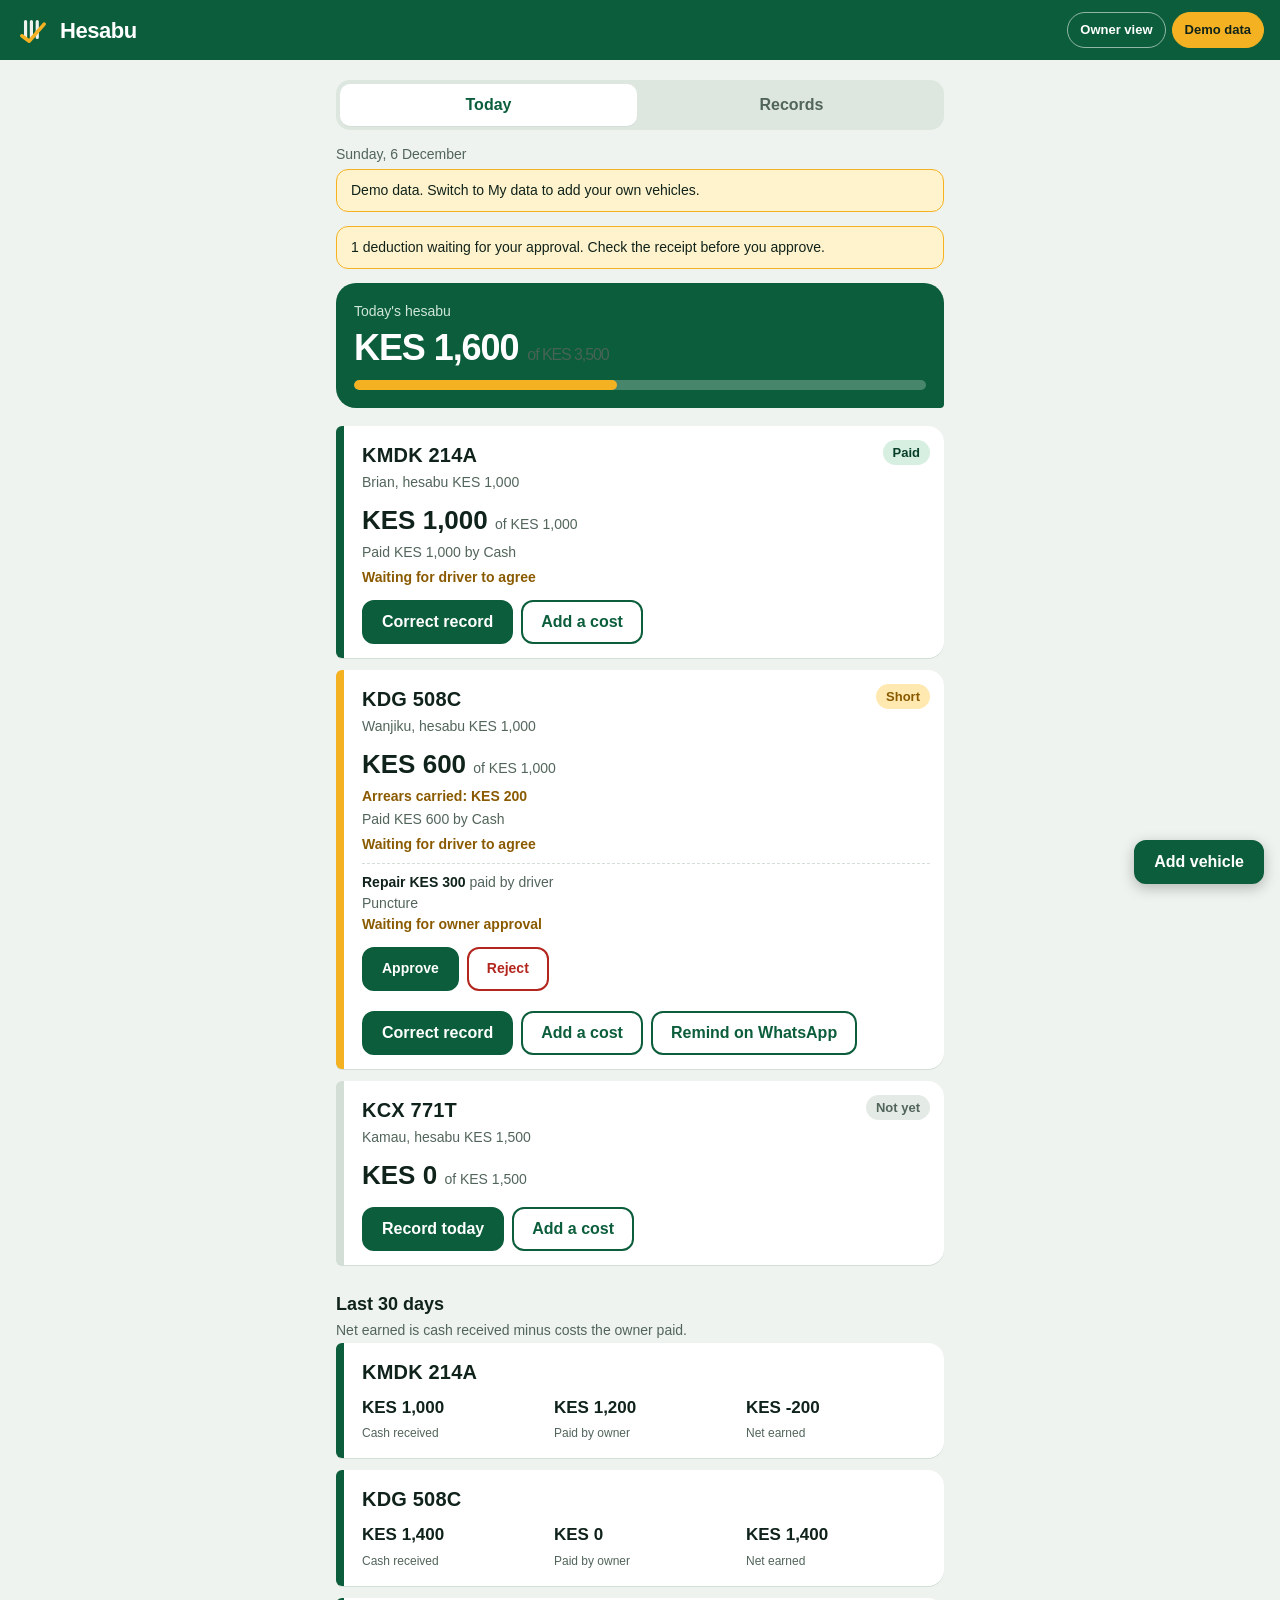
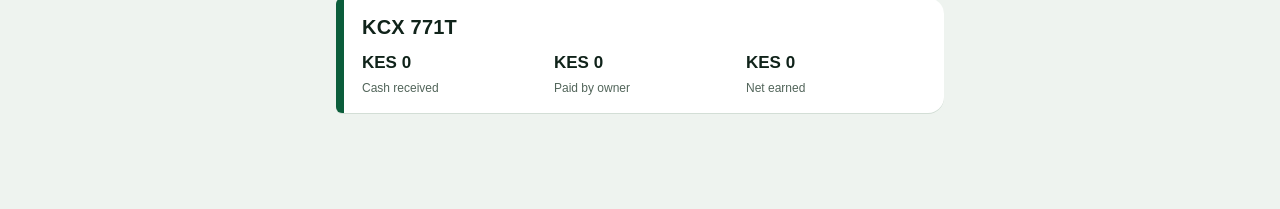
==== app.html @ 0fae022a "second commit" ====
<!doctype html>
<html lang="en">
<head>
<meta charset="utf-8">
<meta name="viewport" content="width=device-width, initial-scale=1, viewport-fit=cover">
<meta name="theme-color" content="#0B5D3B">
<title>Hesabu: the daily record both sides agree on</title>
<link rel="stylesheet" href="style.css">
</head>
<body>
<header class="top">
  <a class="brand" href="index.html" aria-label="Hesabu home">
    <svg viewBox="0 0 32 32" width="34" height="34" aria-hidden="true">
      <rect width="32" height="32" rx="9" fill="#0B5D3B"/>
      <path d="M9 8v15M14.5 8v15M20 8v15" stroke="#EEF3EF" stroke-width="3" stroke-linecap="round"/>
      <path d="M5.5 21.5l7 5 14-16" stroke="#F4B223" stroke-width="3.4" fill="none" stroke-linecap="round" stroke-linejoin="round"/>
    </svg>
    <span>Hesabu</span>
  </a>
  <div class="ctrl">
    <button id="role" class="pill" type="button"></button>
    <button id="mode" class="pill" type="button"></button>
  </div>
</header>
<main id="app"></main>
<div id="sheet" class="sheet" hidden></div>
<script src="app.js"></script>
</body>
</html>
---- style.css ----
:root{
  --green:#0B5D3B;--green-d:#083F29;--amber:#F4B223;--amber-d:#8A5A00;
  --bg:#EEF3EF;--ink:#10231A;--mute:#52655A;--line:#D3DED6;--card:#fff;
  --red:#B3261E;--ok:#0B5D3B;
  --font:"Avenir Next","Segoe UI",Roboto,"Helvetica Neue",Arial,sans-serif;
}
*{box-sizing:border-box}
html{-webkit-text-size-adjust:100%}
body{margin:0;background:var(--bg);color:var(--ink);font:16px/1.5 var(--font);
  padding:env(safe-area-inset-top,0) 0 env(safe-area-inset-bottom,0)}
button,input,select{font:inherit;color:inherit}
:focus-visible{outline:3px solid var(--amber);outline-offset:2px}
.top{display:flex;justify-content:space-between;align-items:center;gap:8px;
  padding:12px 16px;background:var(--green);color:#fff;position:sticky;top:0;z-index:5}
.brand{display:flex;align-items:center;gap:10px;color:#fff;text-decoration:none;
  font-size:22px;font-weight:800;letter-spacing:-.02em}
.ctrl{display:flex;gap:6px;flex-wrap:wrap;justify-content:flex-end}
.pill{min-height:36px;padding:4px 12px;border-radius:999px;border:1.5px solid rgba(255,255,255,.55);
  background:transparent;color:#fff;font-size:13px;font-weight:600;cursor:pointer}
.pill[aria-pressed="true"]{background:var(--amber);border-color:var(--amber);color:var(--ink)}
main{max-width:640px;margin:0 auto;padding:16px 16px 96px}
.day{margin:8px 0 4px;color:var(--mute);font-size:14px}
.summary{background:var(--green);color:#fff;border-radius:20px 20px 4px 20px;padding:18px;margin-bottom:18px}
.summary .big{font-size:36px;font-weight:800;letter-spacing:-.03em;line-height:1.1}
.summary .big span{font-size:16px;font-weight:500;opacity:.85}
.bar{height:10px;border-radius:99px;background:rgba(255,255,255,.25);margin-top:12px;overflow:hidden}
.bar i{display:block;height:100%;background:var(--amber);border-radius:99px;transition:width .5s}
.banner{background:#FFF3CD;border:1.5px solid var(--amber);border-radius:12px;padding:10px 14px;margin-bottom:14px;font-size:14px}
.list{display:grid;gap:12px}
.card{background:var(--card);border-radius:6px 16px 16px 6px;padding:14px 14px 14px 18px;
  border-left:8px solid var(--line);box-shadow:0 1px 0 var(--line)}
.card.paid{border-left-color:var(--ok)}
.card.short{border-left-color:var(--amber)}
.row{display:flex;justify-content:space-between;gap:10px;align-items:flex-start}
h2{font-size:18px;margin:0}
h3{font-size:20px;margin:0;letter-spacing:.01em}
p{margin:2px 0}
.sub{color:var(--mute);font-size:14px}
.big{font-size:26px;font-weight:800;font-variant-numeric:tabular-nums;margin-top:6px}
.big span{font-size:14px;font-weight:500;color:var(--mute)}
.tag{padding:3px 10px;border-radius:99px;font-size:13px;font-weight:700;white-space:nowrap}
.s-paid{background:#D6EFE1;color:var(--green-d)}
.s-short{background:#FFE9B0;color:var(--amber-d)}
.s-none{background:#E4EAE6;color:var(--mute)}
.e-pending{color:var(--amber-d)}.e-agreed{color:var(--ok)}.e-disputed{color:var(--red)}
.ent{font-weight:700;font-size:14px;margin-top:4px}
.note{font-size:14px;color:var(--mute)}
.warn{color:var(--amber-d);font-weight:600}
.acts{display:flex;gap:8px;margin-top:12px;flex-wrap:wrap}
.btn{min-height:44px;padding:8px 18px;border-radius:12px;border:2px solid var(--green);
  background:var(--green);color:#fff;font-weight:700;cursor:pointer}
.btn.alt{background:#fff;color:var(--green)}
.btn.bad{background:#fff;border-color:var(--red);color:var(--red)}
.btn.full{width:100%}
.btn:active{transform:translateY(1px)}
.empty{text-align:center;padding:36px 12px;color:var(--mute)}
.empty h2{color:var(--ink);margin-bottom:6px}
.fab{position:fixed;right:16px;bottom:calc(16px + env(safe-area-inset-bottom,0));box-shadow:0 4px 14px rgba(0,0,0,.25)}
.sheet{position:fixed;inset:0;background:rgba(16,35,26,.55);z-index:10;display:flex;align-items:flex-end;justify-content:center}
.sheet[hidden]{display:none}
.panel{background:#fff;width:100%;max-width:640px;max-height:92vh;overflow:auto;
  border-radius:22px 22px 0 0;padding:18px 18px calc(18px + env(safe-area-inset-bottom,0));animation:up .22s ease-out}
@keyframes up{from{transform:translateY(40px);opacity:.4}to{transform:none;opacity:1}}
label{display:block;font-weight:600;font-size:14px;margin:12px 0 4px}
input,select{width:100%;min-height:46px;padding:8px 12px;border:1.5px solid var(--line);border-radius:10px;background:#fff}
.chips{display:flex;gap:8px;flex-wrap:wrap;margin-top:6px}
.chip{min-height:44px;padding:6px 16px;border-radius:99px;border:1.5px solid var(--green);background:#fff;font-weight:700;color:var(--green);cursor:pointer}
.chip[aria-pressed="true"]{background:var(--green);color:#fff}
.two{display:grid;grid-template-columns:1fr 1fr;gap:10px}
.sum{background:var(--bg);border-radius:12px;padding:12px;margin:14px 0}
.sum div{display:flex;justify-content:space-between;font-variant-numeric:tabular-nums}
.sum .t{font-weight:800;border-top:1px solid var(--line);margin-top:6px;padding-top:6px}
.err{color:var(--red);font-size:14px;min-height:20px}
@media (prefers-reduced-motion:reduce){*{animation:none!important;transition:none!important}}
textarea{width:100%;min-height:72px;padding:8px 12px;border:1.5px solid var(--line);border-radius:10px;background:#fff;font:inherit;resize:vertical;margin-bottom:8px}
a.btn{display:inline-flex;align-items:center;text-decoration:none}
.lines{list-style:none;margin:8px 0 0;padding:0;font-size:14px}
.lines li{display:flex;gap:10px;align-items:flex-start;padding:8px 0;border-top:1px dashed var(--line)}
.thumbb{border:0;padding:0;background:none;cursor:pointer;flex:none}
.thumb{width:64px;height:64px;object-fit:cover;border-radius:8px;border:1.5px solid var(--line);display:block}
.view img{width:100%;border-radius:12px}
.rep{margin-top:26px}
.stat{display:grid;grid-template-columns:repeat(3,1fr);gap:8px;margin-top:8px}
.stat b{display:block;font-size:17px;font-variant-numeric:tabular-nums}
.stat span{font-size:12px;color:var(--mute)}
.tabs{display:flex;gap:6px;margin:4px 0 14px;background:#DDE7E0;padding:4px;border-radius:14px}
.tab{flex:1;min-height:42px;border:0;border-radius:10px;background:transparent;font-weight:700;color:var(--mute);cursor:pointer}
.tab[aria-pressed="true"]{background:#fff;color:var(--green);box-shadow:0 1px 0 var(--line)}
.code{font-weight:800;letter-spacing:.06em}
@media print{.top,.tabs,.acts,.fab{display:none!important}body{background:#fff}}
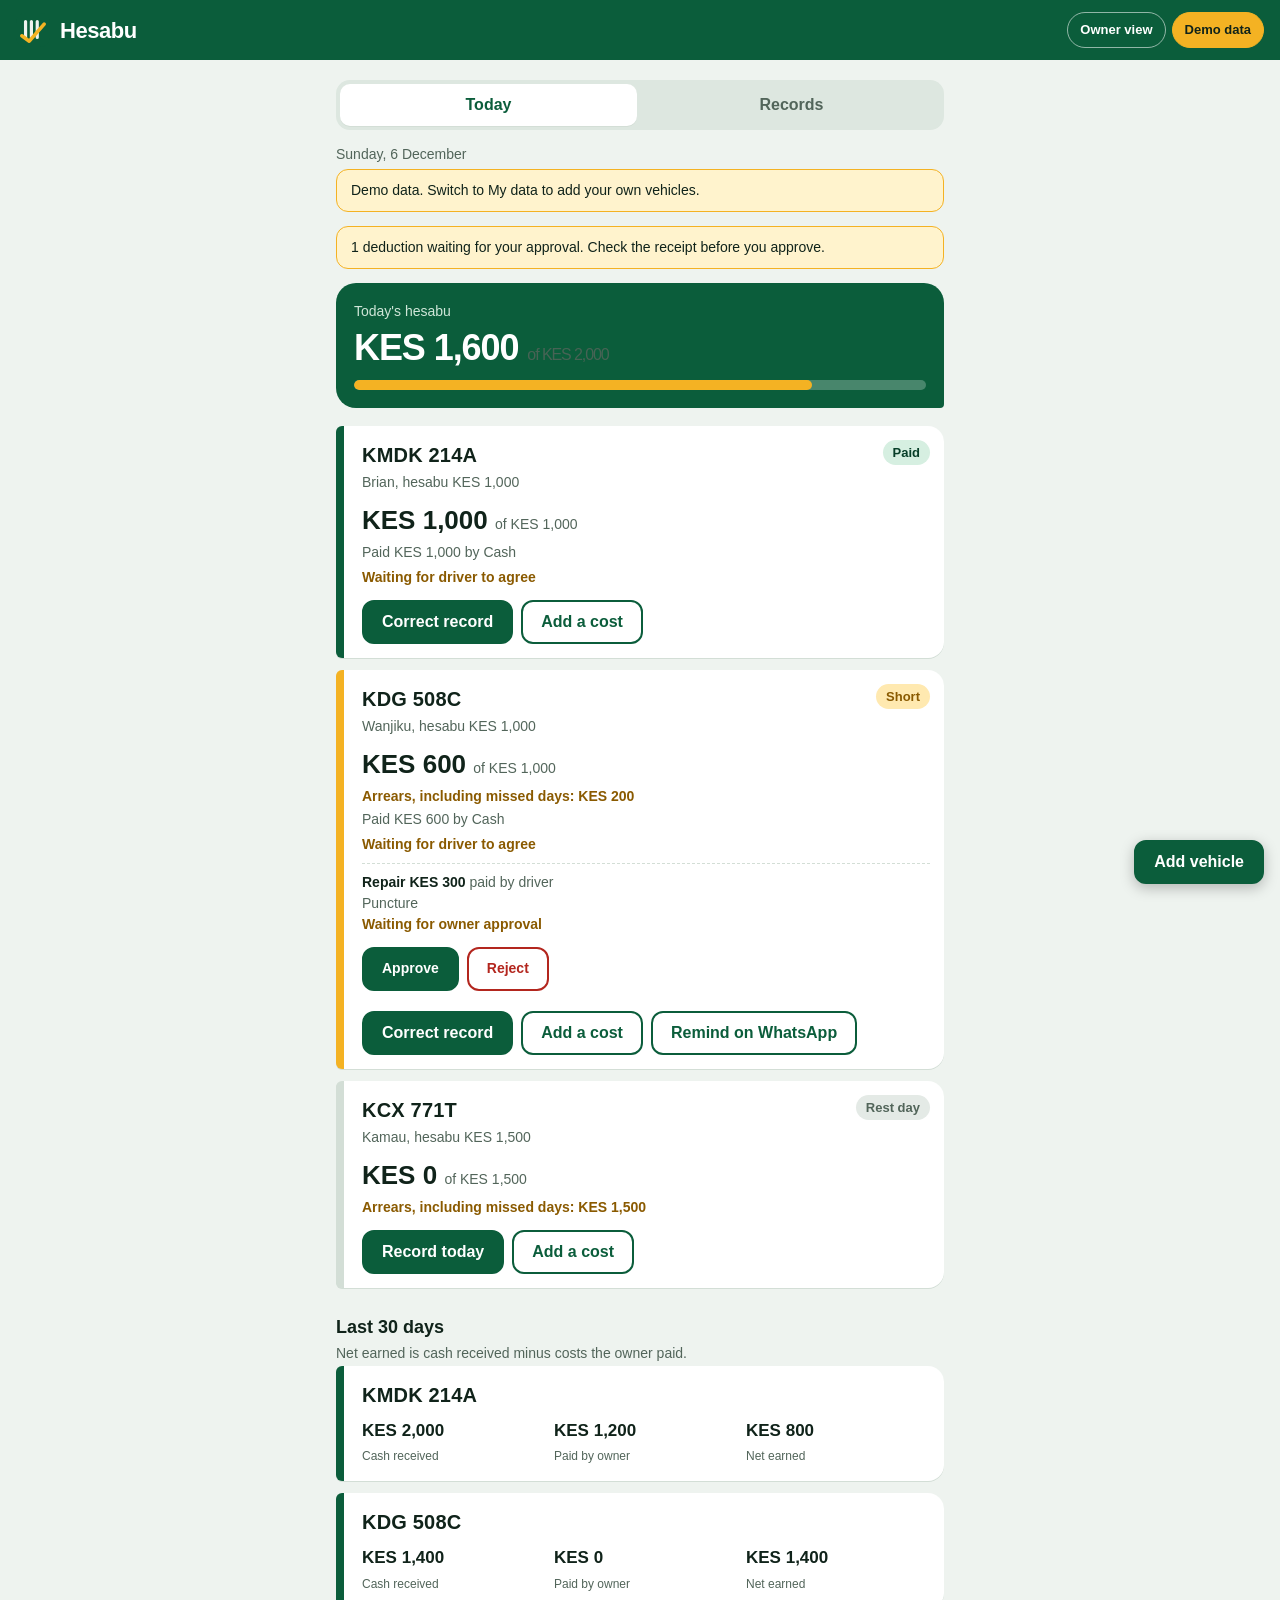
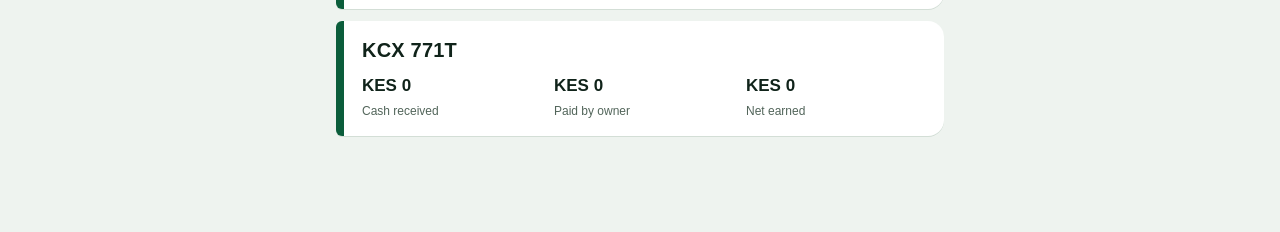
==== commit feb9162e: "updated the project" ====
--- a/app.html
+++ b/app.html
@@ -6,6 +6,8 @@
 <meta name="theme-color" content="#0B5D3B">
 <title>Hesabu: the daily record both sides agree on</title>
 <link rel="stylesheet" href="style.css">
+<link rel="manifest" href="manifest.json">
+<link rel="apple-touch-icon" href="icon-192.png">
 </head>
 <body>
 <header class="top">
@@ -25,5 +27,6 @@
 <main id="app"></main>
 <div id="sheet" class="sheet" hidden></div>
 <script src="app.js"></script>
+<script>if('serviceWorker' in navigator)addEventListener('load',()=>navigator.serviceWorker.register('sw.js').catch(()=>{}));</script>
 </body>
 </html>
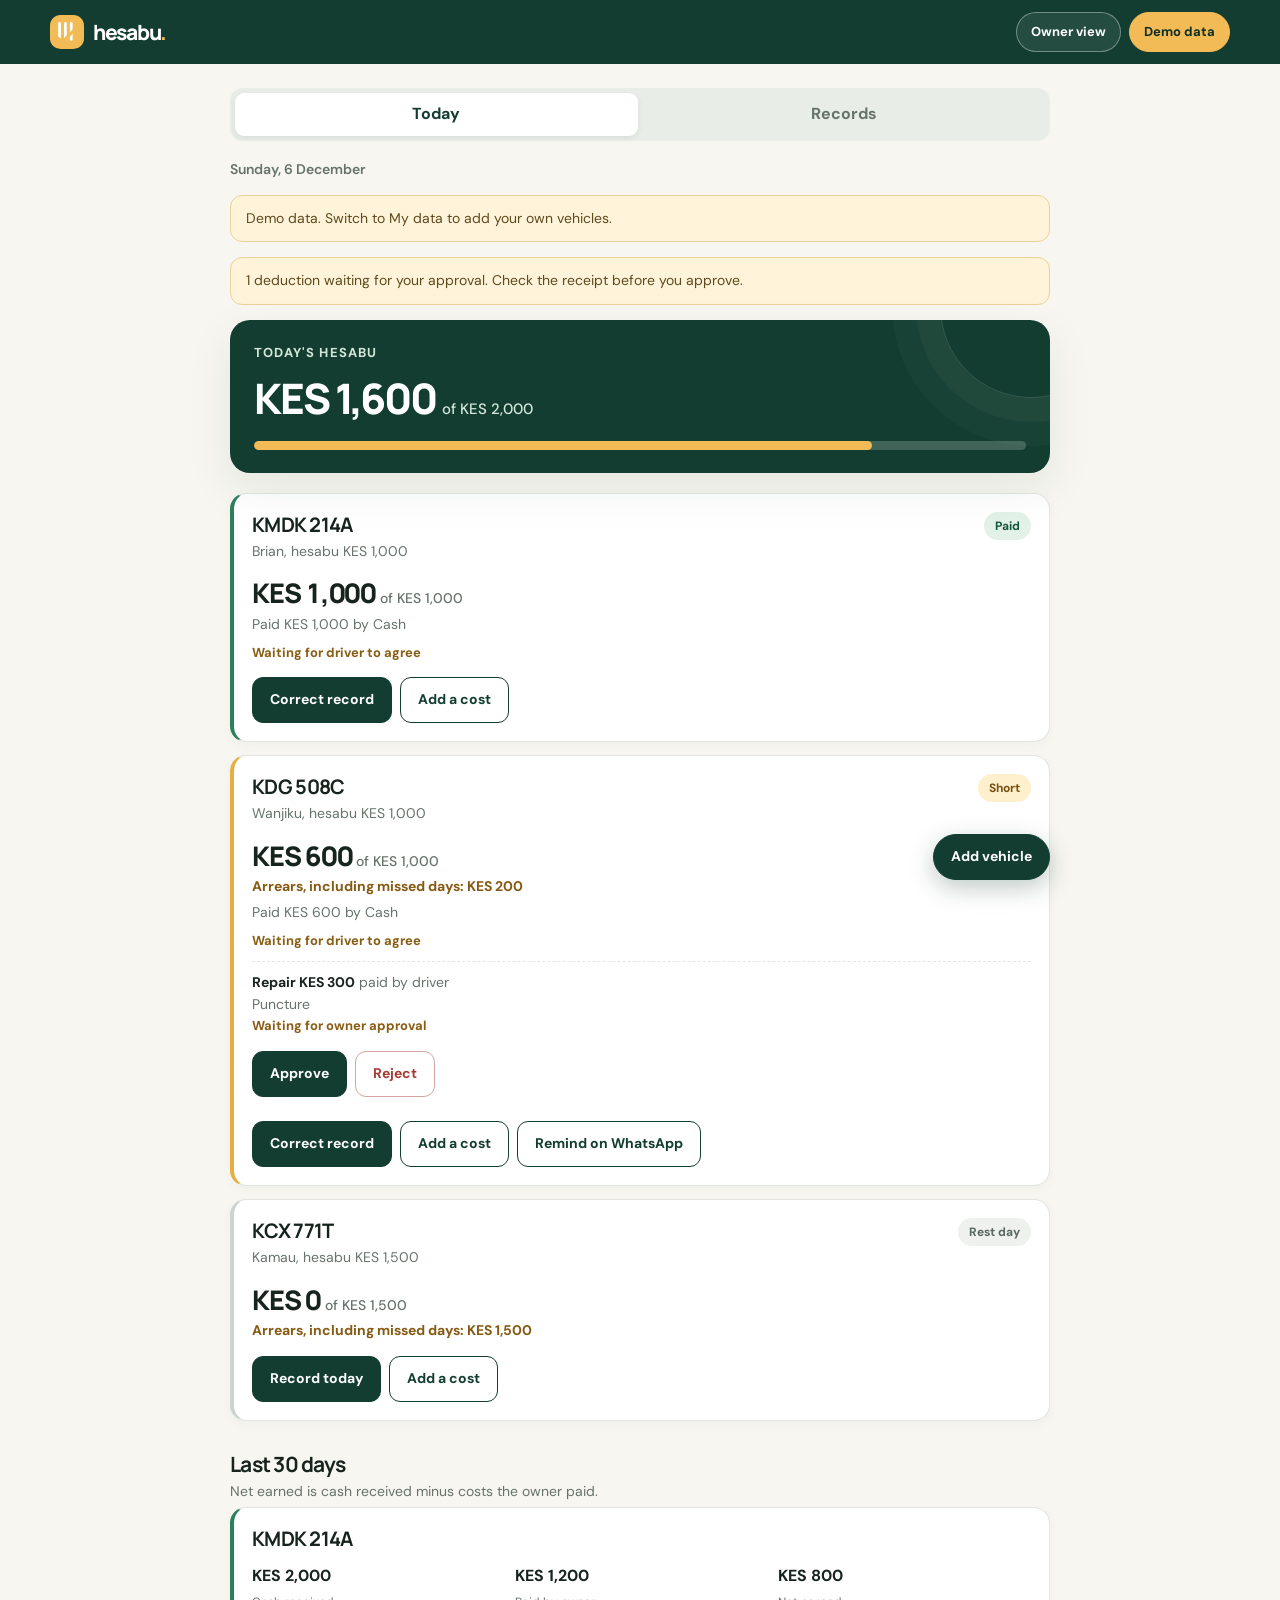
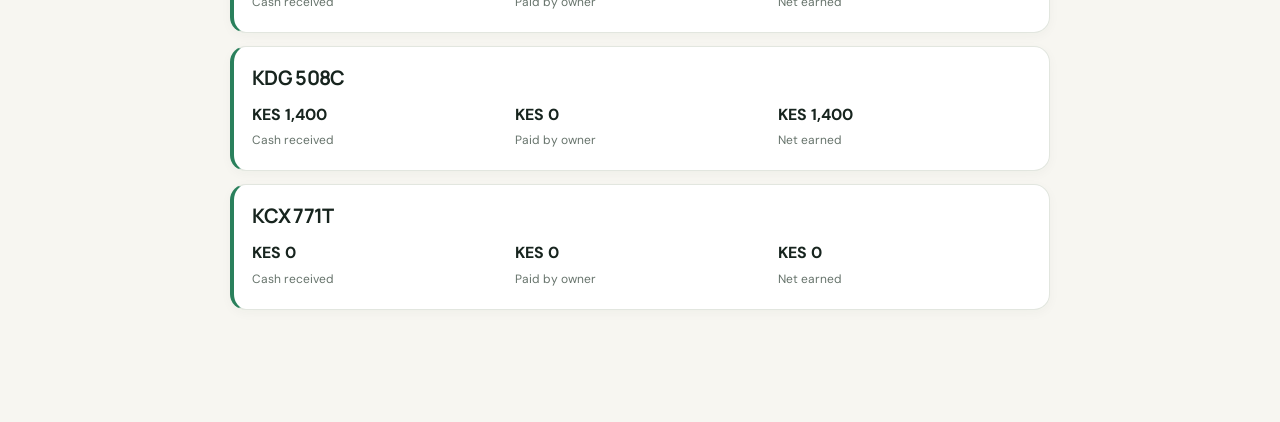
==== commit 5157b379: "Modernize Hesabu frontend experience and accessibility" ====
--- a/app.html
+++ b/app.html
@@ -1,32 +1,29 @@
 <!doctype html>
 <html lang="en">
 <head>
-<meta charset="utf-8">
-<meta name="viewport" content="width=device-width, initial-scale=1, viewport-fit=cover">
-<meta name="theme-color" content="#0B5D3B">
-<title>Hesabu: the daily record both sides agree on</title>
-<link rel="stylesheet" href="style.css">
-<link rel="manifest" href="manifest.json">
-<link rel="apple-touch-icon" href="icon-192.png">
+  <meta charset="utf-8">
+  <meta name="viewport" content="width=device-width, initial-scale=1, viewport-fit=cover">
+  <meta name="theme-color" content="#123d30">
+  <meta name="description" content="Hesabu: the shared daily record for vehicle owners and drivers.">
+  <title>Hesabu — Daily records</title>
+  <link rel="stylesheet" href="style.css">
+  <link rel="manifest" href="manifest.json">
 </head>
 <body>
-<header class="top">
-  <a class="brand" href="index.html" aria-label="Hesabu home">
-    <svg viewBox="0 0 32 32" width="34" height="34" aria-hidden="true">
-      <rect width="32" height="32" rx="9" fill="#0B5D3B"/>
-      <path d="M9 8v15M14.5 8v15M20 8v15" stroke="#EEF3EF" stroke-width="3" stroke-linecap="round"/>
-      <path d="M5.5 21.5l7 5 14-16" stroke="#F4B223" stroke-width="3.4" fill="none" stroke-linecap="round" stroke-linejoin="round"/>
-    </svg>
-    <span>Hesabu</span>
-  </a>
-  <div class="ctrl">
-    <button id="role" class="pill" type="button"></button>
-    <button id="mode" class="pill" type="button"></button>
-  </div>
-</header>
-<main id="app"></main>
-<div id="sheet" class="sheet" hidden></div>
-<script src="app.js"></script>
-<script>if('serviceWorker' in navigator)addEventListener('load',()=>navigator.serviceWorker.register('sw.js').catch(()=>{}));</script>
+  <a class="skip-link" href="#app">Skip to app content</a>
+  <header class="top">
+    <a class="brand" href="index.html" aria-label="Hesabu home">
+      <span class="brand-mark" aria-hidden="true"><svg viewBox="0 0 32 32" width="34" height="34"><rect width="32" height="32" rx="10" fill="currentColor"/><path d="M9 8v15M14.5 8v15M20 8v15" stroke="#fff" stroke-width="2.6" stroke-linecap="round"/><path d="m6 21 6 4 14-14" stroke="#f3bb55" stroke-width="3" fill="none" stroke-linecap="round" stroke-linejoin="round"/></svg></span>
+      <span>hesabu<span class="brand-period">.</span></span>
+    </a>
+    <div class="ctrl">
+      <button id="role" class="pill" type="button" aria-label="Switch owner or driver view"></button>
+      <button id="mode" class="pill" type="button" aria-label="Switch demo or personal data"></button>
+    </div>
+  </header>
+  <main id="app" aria-live="polite" aria-busy="false"></main>
+  <div id="sheet" class="sheet" hidden></div>
+  <script src="app.js"></script>
+  <script>if('serviceWorker' in navigator)addEventListener('load',()=>navigator.serviceWorker.register('sw.js').catch(()=>{}));</script>
 </body>
 </html>
--- a/style.css
+++ b/style.css
@@ -1,90 +1,109 @@
-:root{
-  --green:#0B5D3B;--green-d:#083F29;--amber:#F4B223;--amber-d:#8A5A00;
-  --bg:#EEF3EF;--ink:#10231A;--mute:#52655A;--line:#D3DED6;--card:#fff;
-  --red:#B3261E;--ok:#0B5D3B;
-  --font:"Avenir Next","Segoe UI",Roboto,"Helvetica Neue",Arial,sans-serif;
+@import url('https://fonts.googleapis.com/css2?family=DM+Sans:wght@400;500;600;700&family=Manrope:wght@400;500;600;700;800&display=swap');
+:root {
+  color-scheme: light;
+  --green: #123d30;
+  --green-d: #0c2e24;
+  --green-mid: #245c48;
+  --amber: #f3bb55;
+  --amber-d: #79500e;
+  --bg: #f7f6f1;
+  --ink: #17241e;
+  --mute: #66736b;
+  --line: #e2e6df;
+  --card: #fff;
+  --red: #a63c35;
+  --ok: #176345;
+  --font: 'DM Sans', 'Segoe UI', Roboto, Arial, sans-serif;
+  --display: 'Manrope', 'DM Sans', sans-serif;
+  --shadow: 0 16px 48px rgba(21, 48, 37, .08);
 }
-*{box-sizing:border-box}
-html{-webkit-text-size-adjust:100%}
-body{margin:0;background:var(--bg);color:var(--ink);font:16px/1.5 var(--font);
-  padding:env(safe-area-inset-top,0) 0 env(safe-area-inset-bottom,0)}
-button,input,select{font:inherit;color:inherit}
-:focus-visible{outline:3px solid var(--amber);outline-offset:2px}
-.top{display:flex;justify-content:space-between;align-items:center;gap:8px;
-  padding:12px 16px;background:var(--green);color:#fff;position:sticky;top:0;z-index:5}
-.brand{display:flex;align-items:center;gap:10px;color:#fff;text-decoration:none;
-  font-size:22px;font-weight:800;letter-spacing:-.02em}
-.ctrl{display:flex;gap:6px;flex-wrap:wrap;justify-content:flex-end}
-.pill{min-height:36px;padding:4px 12px;border-radius:999px;border:1.5px solid rgba(255,255,255,.55);
-  background:transparent;color:#fff;font-size:13px;font-weight:600;cursor:pointer}
-.pill[aria-pressed="true"]{background:var(--amber);border-color:var(--amber);color:var(--ink)}
-main{max-width:640px;margin:0 auto;padding:16px 16px 96px}
-.day{margin:8px 0 4px;color:var(--mute);font-size:14px}
-.summary{background:var(--green);color:#fff;border-radius:20px 20px 4px 20px;padding:18px;margin-bottom:18px}
-.summary .big{font-size:36px;font-weight:800;letter-spacing:-.03em;line-height:1.1}
-.summary .big span{font-size:16px;font-weight:500;opacity:.85}
-.bar{height:10px;border-radius:99px;background:rgba(255,255,255,.25);margin-top:12px;overflow:hidden}
-.bar i{display:block;height:100%;background:var(--amber);border-radius:99px;transition:width .5s}
-.banner{background:#FFF3CD;border:1.5px solid var(--amber);border-radius:12px;padding:10px 14px;margin-bottom:14px;font-size:14px}
-.list{display:grid;gap:12px}
-.card{background:var(--card);border-radius:6px 16px 16px 6px;padding:14px 14px 14px 18px;
-  border-left:8px solid var(--line);box-shadow:0 1px 0 var(--line)}
-.card.paid{border-left-color:var(--ok)}
-.card.short{border-left-color:var(--amber)}
-.row{display:flex;justify-content:space-between;gap:10px;align-items:flex-start}
-h2{font-size:18px;margin:0}
-h3{font-size:20px;margin:0;letter-spacing:.01em}
-p{margin:2px 0}
-.sub{color:var(--mute);font-size:14px}
-.big{font-size:26px;font-weight:800;font-variant-numeric:tabular-nums;margin-top:6px}
-.big span{font-size:14px;font-weight:500;color:var(--mute)}
-.tag{padding:3px 10px;border-radius:99px;font-size:13px;font-weight:700;white-space:nowrap}
-.s-paid{background:#D6EFE1;color:var(--green-d)}
-.s-short{background:#FFE9B0;color:var(--amber-d)}
-.s-none{background:#E4EAE6;color:var(--mute)}
-.e-pending{color:var(--amber-d)}.e-agreed{color:var(--ok)}.e-disputed{color:var(--red)}
-.ent{font-weight:700;font-size:14px;margin-top:4px}
-.note{font-size:14px;color:var(--mute)}
-.warn{color:var(--amber-d);font-weight:600}
-.acts{display:flex;gap:8px;margin-top:12px;flex-wrap:wrap}
-.btn{min-height:44px;padding:8px 18px;border-radius:12px;border:2px solid var(--green);
-  background:var(--green);color:#fff;font-weight:700;cursor:pointer}
-.btn.alt{background:#fff;color:var(--green)}
-.btn.bad{background:#fff;border-color:var(--red);color:var(--red)}
-.btn.full{width:100%}
-.btn:active{transform:translateY(1px)}
-.empty{text-align:center;padding:36px 12px;color:var(--mute)}
-.empty h2{color:var(--ink);margin-bottom:6px}
-.fab{position:fixed;right:16px;bottom:calc(16px + env(safe-area-inset-bottom,0));box-shadow:0 4px 14px rgba(0,0,0,.25)}
-.sheet{position:fixed;inset:0;background:rgba(16,35,26,.55);z-index:10;display:flex;align-items:flex-end;justify-content:center}
-.sheet[hidden]{display:none}
-.panel{background:#fff;width:100%;max-width:640px;max-height:92vh;overflow:auto;
-  border-radius:22px 22px 0 0;padding:18px 18px calc(18px + env(safe-area-inset-bottom,0));animation:up .22s ease-out}
-@keyframes up{from{transform:translateY(40px);opacity:.4}to{transform:none;opacity:1}}
-label{display:block;font-weight:600;font-size:14px;margin:12px 0 4px}
-input,select{width:100%;min-height:46px;padding:8px 12px;border:1.5px solid var(--line);border-radius:10px;background:#fff}
-.chips{display:flex;gap:8px;flex-wrap:wrap;margin-top:6px}
-.chip{min-height:44px;padding:6px 16px;border-radius:99px;border:1.5px solid var(--green);background:#fff;font-weight:700;color:var(--green);cursor:pointer}
-.chip[aria-pressed="true"]{background:var(--green);color:#fff}
-.two{display:grid;grid-template-columns:1fr 1fr;gap:10px}
-.sum{background:var(--bg);border-radius:12px;padding:12px;margin:14px 0}
-.sum div{display:flex;justify-content:space-between;font-variant-numeric:tabular-nums}
-.sum .t{font-weight:800;border-top:1px solid var(--line);margin-top:6px;padding-top:6px}
-.err{color:var(--red);font-size:14px;min-height:20px}
-@media (prefers-reduced-motion:reduce){*{animation:none!important;transition:none!important}}
-textarea{width:100%;min-height:72px;padding:8px 12px;border:1.5px solid var(--line);border-radius:10px;background:#fff;font:inherit;resize:vertical;margin-bottom:8px}
-a.btn{display:inline-flex;align-items:center;text-decoration:none}
-.lines{list-style:none;margin:8px 0 0;padding:0;font-size:14px}
-.lines li{display:flex;gap:10px;align-items:flex-start;padding:8px 0;border-top:1px dashed var(--line)}
-.thumbb{border:0;padding:0;background:none;cursor:pointer;flex:none}
-.thumb{width:64px;height:64px;object-fit:cover;border-radius:8px;border:1.5px solid var(--line);display:block}
-.view img{width:100%;border-radius:12px}
-.rep{margin-top:26px}
-.stat{display:grid;grid-template-columns:repeat(3,1fr);gap:8px;margin-top:8px}
-.stat b{display:block;font-size:17px;font-variant-numeric:tabular-nums}
-.stat span{font-size:12px;color:var(--mute)}
-.tabs{display:flex;gap:6px;margin:4px 0 14px;background:#DDE7E0;padding:4px;border-radius:14px}
-.tab{flex:1;min-height:42px;border:0;border-radius:10px;background:transparent;font-weight:700;color:var(--mute);cursor:pointer}
-.tab[aria-pressed="true"]{background:#fff;color:var(--green);box-shadow:0 1px 0 var(--line)}
-.code{font-weight:800;letter-spacing:.06em}
-@media print{.top,.tabs,.acts,.fab{display:none!important}body{background:#fff}}
+* { box-sizing: border-box; }
+html { -webkit-text-size-adjust: 100%; scroll-behavior: smooth; scroll-padding-top: 88px; }
+body { margin: 0; background: var(--bg); color: var(--ink); font: 16px/1.55 var(--font); padding: env(safe-area-inset-top,0) 0 env(safe-area-inset-bottom,0); }
+button,input,select,textarea { font: inherit; color: inherit; }
+button,a,input,select,textarea { -webkit-tap-highlight-color: transparent; }
+:focus-visible { outline: 3px solid #d99320; outline-offset: 3px; }
+.skip-link { position: fixed; top: 8px; left: 8px; z-index: 100; padding: 10px 14px; border-radius: 8px; color: white; background: var(--green); transform: translateY(-150%); }
+.skip-link:focus { transform: none; }
+.top { display:flex; justify-content:space-between; align-items:center; gap:12px; padding:12px max(20px,calc((100vw - 1180px)/2)); background:var(--green); color:#fff; position:sticky; top:0; z-index:5; box-shadow:0 1px 0 rgba(255,255,255,.1); }
+.brand { display:flex; align-items:center; gap:9px; color:#fff; text-decoration:none; font:800 21px/1 var(--display); letter-spacing:-.06em; }
+.brand-mark { display:flex; color:var(--amber); }
+.brand-period { color:var(--amber); }
+.ctrl { display:flex; gap:8px; flex-wrap:wrap; justify-content:flex-end; }
+.pill { min-height:40px; padding:6px 14px; border-radius:999px; border:1px solid rgba(255,255,255,.36); background:rgba(255,255,255,.08); color:#fff; font-size:13px; font-weight:700; cursor:pointer; }
+.pill[aria-pressed="true"] { background:var(--amber); border-color:var(--amber); color:var(--green-d); }
+main:not(#main) { max-width:860px; margin:0 auto; padding:22px 20px 112px; }
+#app { min-height:70vh; }
+.day { margin:12px 0 14px; color:var(--mute); font-size:14px; font-weight:600; }
+.summary { position:relative; overflow:hidden; background:var(--green); color:#fff; border-radius:20px; padding:23px 24px; margin-bottom:20px; box-shadow:var(--shadow); }
+.summary:after { content:''; position:absolute; width:180px; height:180px; right:-72px; top:-104px; border:1px solid rgba(255,255,255,.14); border-radius:50%; box-shadow:0 0 0 24px rgba(255,255,255,.035),0 0 0 48px rgba(255,255,255,.025); }
+.summary .sub { color:#d5e7db!important; font-size:13px; font-weight:700; text-transform:uppercase; letter-spacing:.09em; }
+.summary .big { font:800 clamp(30px,8vw,42px)/1.2 var(--display); letter-spacing:-.05em; }
+.summary .big span { font:500 15px var(--font); color:#d5e7db; letter-spacing:0; }
+.bar { height:9px; border-radius:99px; background:rgba(255,255,255,.2); margin-top:17px; overflow:hidden; }
+.bar i { display:block; height:100%; background:var(--amber); border-radius:99px; transition:width .5s ease; }
+.banner { background:#fff4d9; border:1px solid #ead199; border-radius:12px; padding:12px 15px; margin:0 0 15px; font-size:14px; color:#5f491e; }
+.list { display:grid; gap:13px; }
+.card { background:var(--card); border:1px solid var(--line); border-radius:16px; padding:18px; box-shadow:0 3px 12px rgba(21,48,37,.035); }
+.card.paid { border-left:4px solid #2a805c; }
+.card.short { border-left:4px solid #e6ad3f; }
+.card:not(.paid):not(.short) { border-left:4px solid #cbd4ce; }
+.row { display:flex; justify-content:space-between; gap:12px; align-items:flex-start; }
+h2,h3 { font-family:var(--display); letter-spacing:-.035em; }
+h2 { font-size:21px; line-height:1.25; margin:0; }
+h3 { font-size:20px; line-height:1.25; margin:0; }
+p { margin:4px 0; }
+.sub,.note { color:var(--mute); font-size:14px; }
+.big { font:800 27px/1.25 var(--display); letter-spacing:-.04em; font-variant-numeric:tabular-nums; margin-top:10px; }
+.big span { font:500 14px var(--font); color:var(--mute); letter-spacing:0; }
+.tag { display:inline-flex; align-items:center; padding:5px 11px; border-radius:999px; font-size:12px; font-weight:700; white-space:nowrap; }
+.s-paid { background:#e2f2e8; color:#15563c; }
+.s-short { background:#fff0cd; color:#785012; }
+.s-none { background:#eef1ee; color:#58675f; }
+.e-pending { color:#895d13; }.e-agreed { color:var(--ok); }.e-disputed { color:var(--red); }
+.ent { font-weight:700; font-size:13px; margin-top:7px; }
+.warn { color:#865a12; font-weight:700; }
+.acts { display:flex; gap:8px; margin-top:14px; flex-wrap:wrap; }
+.btn { display:inline-flex; justify-content:center; align-items:center; gap:8px; min-height:46px; padding:10px 17px; border-radius:11px; border:1px solid var(--green); background:var(--green); color:#fff; font-weight:700; font-size:14px; text-decoration:none; cursor:pointer; transition:transform .15s,background .15s,box-shadow .15s; }
+.btn:hover { background:var(--green-d); box-shadow:0 5px 14px rgba(18,61,48,.15); }
+.btn:active { transform:translateY(1px); }
+.btn.alt { background:#fff; color:var(--green); }
+.btn.alt:hover { background:#f0f5f1; }
+.btn.bad { background:#fff; border-color:#d6a5a1; color:var(--red); }
+.btn.full { width:100%; }
+.empty { text-align:center; padding:44px 16px; color:var(--mute); background:#fff; border:1px dashed #cbd5ce; border-radius:18px; }
+.empty h2 { color:var(--ink); margin-bottom:8px; }
+.fab { position:fixed; right:max(20px,calc((100vw - 820px)/2)); bottom:calc(20px + env(safe-area-inset-bottom,0)); z-index:3; border-radius:999px; box-shadow:0 8px 24px rgba(12,46,36,.25); }
+.sheet { position:fixed; inset:0; background:rgba(10,31,24,.58); backdrop-filter:blur(4px); z-index:10; display:flex; align-items:flex-end; justify-content:center; }
+.sheet[hidden] { display:none; }
+.panel { background:#fff; width:100%; max-width:620px; max-height:min(92vh,900px); overflow:auto; border:1px solid rgba(255,255,255,.7); border-radius:24px 24px 0 0; padding:23px 22px calc(22px + env(safe-area-inset-bottom,0)); box-shadow:0 -16px 50px rgba(0,0,0,.16); animation:up .22s ease-out; }
+@keyframes up { from { transform:translateY(35px); opacity:.5; } to { transform:none; opacity:1; } }
+label { display:block; font-weight:700; font-size:13px; margin:14px 0 6px; }
+input,select,textarea { width:100%; min-height:48px; padding:10px 12px; border:1px solid #ccd6cf; border-radius:10px; background:#fff; }
+input:focus,select:focus,textarea:focus { border-color:var(--green-mid); outline:3px solid rgba(36,92,72,.14); }
+.chips { display:flex; gap:8px; flex-wrap:wrap; margin-top:7px; }
+.chip { min-height:44px; padding:7px 15px; border-radius:99px; border:1px solid var(--green-mid); background:#fff; font-weight:700; color:var(--green); cursor:pointer; }
+.chip[aria-pressed="true"] { background:var(--green); color:#fff; }
+.two { display:grid; grid-template-columns:1fr 1fr; gap:10px; }
+.sum { background:#f4f6f3; border-radius:12px; padding:13px; margin:14px 0; }
+.sum div { display:flex; justify-content:space-between; gap:10px; font-variant-numeric:tabular-nums; }
+.sum .t { font-weight:800; border-top:1px solid var(--line); margin-top:7px; padding-top:7px; }
+.err { color:var(--red); font-size:14px; min-height:20px; }
+textarea { min-height:82px; resize:vertical; margin-bottom:8px; }
+a.btn { display:inline-flex; align-items:center; text-decoration:none; }
+.lines { list-style:none; margin:10px 0 0; padding:0; font-size:14px; }
+.lines li { display:flex; gap:11px; align-items:flex-start; padding:10px 0; border-top:1px dashed var(--line); }
+.thumbb { border:0; padding:0; background:none; cursor:pointer; flex:none; }
+.thumb { width:64px; height:64px; object-fit:cover; border-radius:10px; border:1px solid var(--line); display:block; }
+.view img { width:100%; border-radius:12px; }
+.rep { margin-top:30px; }
+.stat { display:grid; grid-template-columns:repeat(3,minmax(0,1fr)); gap:10px; margin-top:13px; }
+.stat b { display:block; font-size:16px; font-variant-numeric:tabular-nums; overflow-wrap:anywhere; }
+.stat span { font-size:12px; color:var(--mute); }
+.tabs { display:flex; gap:5px; margin:2px 0 18px; background:#e9ede8; padding:5px; border-radius:13px; }
+.tab { flex:1; min-height:43px; border:0; border-radius:9px; background:transparent; font-weight:700; color:var(--mute); cursor:pointer; }
+.tab[aria-pressed="true"] { background:#fff; color:var(--green); box-shadow:0 2px 6px rgba(20,54,39,.08); }
+.code { font-weight:800; letter-spacing:.06em; }
+@media (max-width:560px) { .top { padding:10px 14px; } .brand { font-size:19px; } .pill { min-height:38px; padding:5px 10px; font-size:12px; } main:not(#main) { padding:17px 14px 105px; } .card { padding:15px; } .acts .btn { flex:1 1 auto; } .stat { gap:7px; } .stat b { font-size:14px; } }
+@media print { .top,.tabs,.acts,.fab,.skip-link { display:none!important; } body { background:#fff; } main:not(#main) { max-width:none; padding:0; } .card { box-shadow:none; break-inside:avoid; } }
+@media (prefers-reduced-motion:reduce) { *,*::before,*::after { scroll-behavior:auto!important; animation-duration:.01ms!important; animation-iteration-count:1!important; transition-duration:.01ms!important; } }
